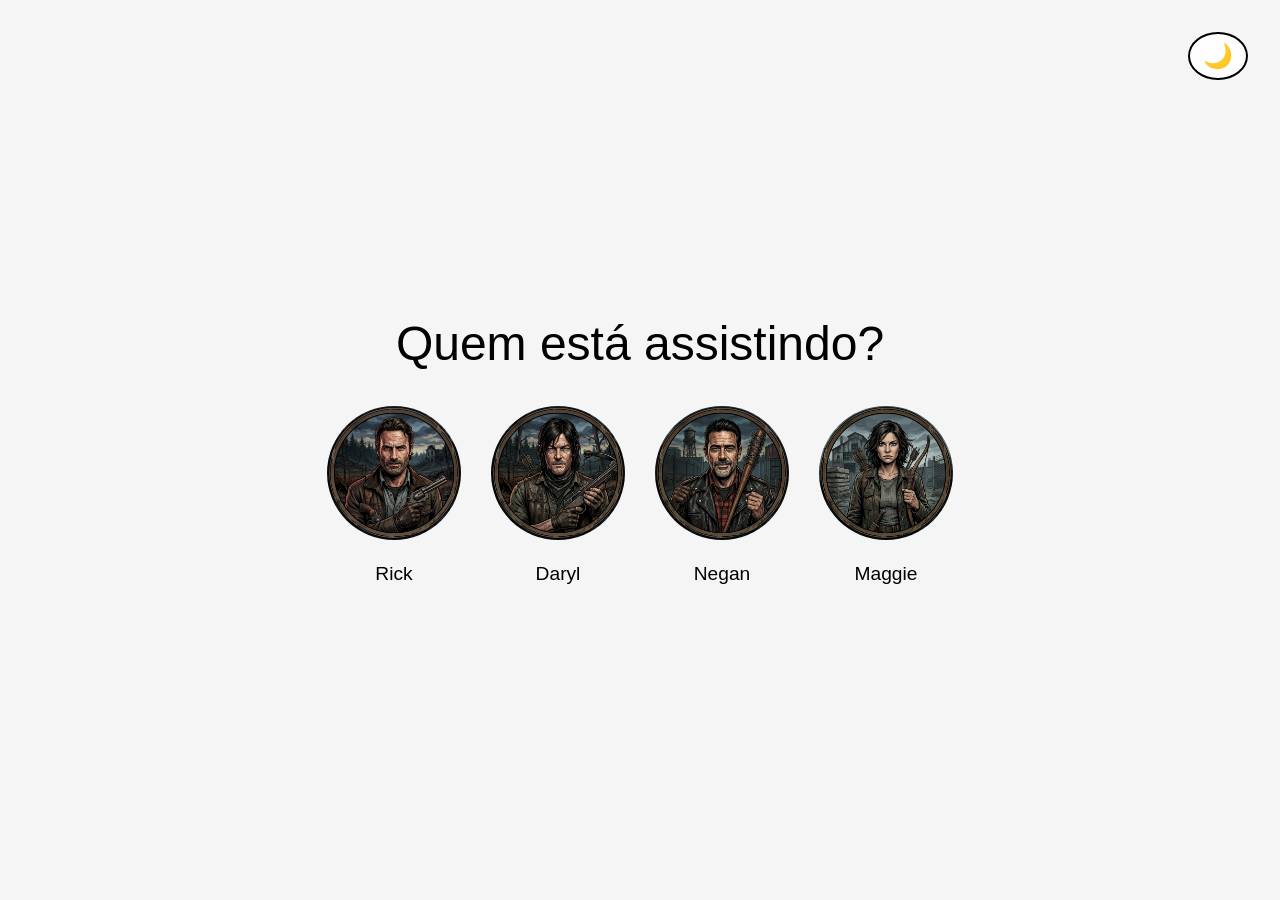
==== index.html @ a6adfe21 "Initial commit" ====
<!DOCTYPE html>
<html lang="pt-BR">
<head>
    <meta charset="UTF-8">
    <meta name="viewport" content="width=device-width, initial-scale=1.0">
    <title>Netflix</title>
    <link rel="stylesheet" href="styles.css">
</head>
<body>
    <header>
        <h1>Quem está assistindo?</h1>
        <button id="theme-toggle" class="theme-toggle" aria-label="Alternar entre modo claro e escuro">
            <span class="theme-icon">🌙</span>
        </button>
    </header>
    <main>
        <section aria-labelledby="profiles-title">
            <h2 id="profiles-title" class="sr-only">Seleção de Perfil</h2>
            <ul class="profiles">
                <li class="profile">
                    <a href="catalogo/catalogo.html" aria-label="Escolher Perfil Rick">
                        <article>
                            <figure>
                                <img src="assets/perfil-1.png" alt="Um jovem gamer de cabelos azuis e fones de ouvido sorri enquanto segura um controle de videogame em um quarto repleto de luzes neon e referências nerds.">
                                <figcaption>Rick</figcaption>
                            </figure>
                        </article>
                    </a>
                </li>
                <li class="profile">
                    <a href="catalogo/catalogo.html" aria-label="Escolher Perfil Daryl">
                        <article>
                            <figure>
                                <img src="assets/perfil-2.png" alt="Uma jovem gamer de cabelos roxos cacheados e olhos expressivos sorri enquanto segura um controle de videogame em um ambiente vibrante com iluminação neon.">
                                <figcaption>Daryl</figcaption>
                            </figure>
                        </article>
                    </a>
                </li>
                <li class="profile">
                    <a href="catalogo/catalogo.html" aria-label="Escolher Perfil Negan">
                        <article>
                            <figure>
                                <img src="assets/perfil-3.png" alt="Perfil 3">
                                <figcaption>Negan</figcaption>
                            </figure>
                        </article>
                    </a>
                </li>
                <li class="profile">
                    <a href="catalogo/catalogo.html" aria-label="Escolher Perfil Maggie">
                        <article>
                            <figure>
                                <img src="assets/perfil-4.png" alt="Perfil 4">
                                <figcaption>Maggie</figcaption>
                            </figure>
                        </article>
                    </a>
                </li>
            </ul>
        </section>
    </main>
    <script src="js/index.js"></script>
</body>
</html>
---- styles.css ----
/* Reset básico - Remove margens, paddings e define box-sizing para todos os elementos */
/* Isso garante consistência no layout, evitando comportamentos padrão do navegador */
* {
    margin: 0;
    /* Remove margem externa de todos os elementos */
    padding: 0;
    /* Remove preenchimento interno de todos os elementos */
    box-sizing: border-box;
    /* Inclui padding e border no cálculo da largura/altura total */
}

/* Variáveis CSS para os cores dos temas */
:root[data-theme="dark"] {
    --bg-color: #000;
    /* Cor de fundo para modo escuro */
    --text-color: #fff;
    /* Cor do texto para modo escuro */
    --border-color: #ffffff;
    /* Cor da borda para modo escuro */
    --button-bg: rgba(0, 0, 0, 0.7);
    /* Cor de fundo do botão para modo escuro */
}

:root[data-theme="light"] {
    --bg-color: #f5f5f5;
    /* Cor de fundo para modo claro */
    --text-color: #000;
    /* Cor do texto para modo claro */
    --border-color: #000;
    /* Cor da borda para modo claro */
    --button-bg: rgba(255, 255, 255, 0.9);
    /* Cor de fundo do botão para modo claro */
}

/* Define variáveis padrão (dark mode) */
:root {
    --bg-color: #000;
    --text-color: #fff;
    --border-color: #ffffff;
    --button-bg: rgba(0, 0, 0, 0.7);
}

/* Estilos para o elemento html - Base da página */
html {
    width: 100%;
    /* Largura total */
    height: 100%;
    /* Altura total */
    overflow-x: hidden;
    /* Evita scroll horizontal em mobile */
}

/* Estilos para o corpo da página - Define aparência geral da página */
body {
    font-family: 'Helvetica Neue', Helvetica, Arial, sans-serif;
    /* Define a família de fontes */
    background-color: var(--bg-color);
    /* Cor de fundo usando variável CSS */
    width: 100%;
    /* Largura total da viewport */
    height: 100vh;
    /* Altura total da viewport */
    color: var(--text-color);
    /* Cor do texto usa variável CSS */
    min-height: 100vh;
    /* Altura mínima de 100% da viewport para ocupar toda a tela */
    display: flex;
    /* Usa flexbox para layout */
    flex-direction: column;
    /* Direção vertical dos filhos */
    align-items: center;
    /* Centraliza horizontalmente os filhos */
    justify-content: center;
    /* Centraliza verticalmente os filhos */
    transition: background-color 0.3s ease, color 0.3s ease;
    /* Transição suave ao mudar tema */
}

/* Classe para elementos invisíveis para leitores de tela - Acessibilidade */
/* Esconde visualmente o elemento, mas mantém acessível para tecnologias assistivas */
.sr-only {
    position: absolute;
    /* Remove do fluxo normal e posiciona absolutamente */
    width: 1px;
    /* Largura mínima */
    height: 1px;
    /* Altura mínima */
    padding: 0;
    /* Sem preenchimento */
    margin: -1px;
    /* Margem negativa para esconder */
    overflow: hidden;
    /* Esconde conteúdo que ultrapassa */
    clip: rect(0, 0, 0, 0);
    /* Corta o elemento */
    white-space: nowrap;
    /* Evita quebra de linha */
    border: 0;
    /* Remove borda */
}

/* Estilos para o cabeçalho - Centraliza o título principal */
header {
    text-align: center;
    /* Alinha o texto ao centro */
    margin-bottom: 2rem;
    /* Espaço inferior de 2 rem */
    display: flex;
    /* Usa flexbox */
    justify-content: center;
    /* Centraliza horizontalmente */
    align-items: center;
    /* Alinha verticalmente */
    position: relative;
    /* Posicionamento relativo */
}

/* Estilos para o h1 dentro do header - Título principal */
header h1 {
    font-size: 3rem;
    /* Tamanho da fonte grande */
    font-weight: 400;
    /* Peso da fonte normal */
    color: var(--text-color);
    /* Cor usa variável CSS */
}

/* Estilos para o main - Conteúdo principal da página */
main {
    width: 100%;
    /* Largura total */
    max-width: 1200px;
    /* Largura máxima para telas grandes */
    padding: 0 2rem;
    /* Preenchimento lateral */
}

/* Estilos para o container de perfis - Layout flexível */
.profiles {
    display: flex;
    /* Usa flexbox */
    justify-content: center;
    /* Centraliza os itens horizontalmente */
    gap: 1.5rem;
    /* Espaço entre itens - reduzido para 4 perfis */
    flex-wrap: wrap;
    /* Permite quebra de linha em telas pequenas */
    list-style: none;
    /* Remove os pontos da lista não ordenada */
}

/* Estilos para cada perfil - Aparência e interatividade */
.profile {
    cursor: pointer;
    /* Cursor de mão para indicar clicável */
    text-align: center;
    /* Alinha texto ao centro */
    transition: transform 0.3s ease;
    /* Transição suave para transformações */
}

/* Estilos para o link dentro do perfil */
.profile a {
    text-decoration: none;
    /* Remove o underline padrão do link */
    color: inherit;
    /* Herda a cor do texto */
    display: block;
    /* Faz o link ocupar todo o espaço do item */
}

/* Estilos para perfil no hover - Efeito de escala */
.profile:hover {
    transform: scale(1.05);
    /* Aumenta ligeiramente o tamanho */
}

/* Estilos para a figure dentro do perfil - Container da imagem e legenda */
.profile figure {
    margin: 0;
    /* Remove margem padrão */
}

/* Estilos para a imagem do perfil - Aparência circular */
.profile img {
    width: 140px;
    /* Largura fixa - reduzida para 4 perfis */
    height: 140px;
    /* Altura fixa - reduzida para 4 perfis */
    border-radius: 50%;
    /* Forma circular */
    object-fit: cover;
    /* Ajusta a imagem sem distorcer */
    border: 3px solid transparent;
    /* Borda transparente inicial */
    transition: border-color 0.3s ease;
    /* Transição para cor da borda */
}

/* Estilos para imagem no hover - Borda branca */
.profile:hover img {
    border-color: var(--border-color);
    /* Borda usa variável CSS no hover */
}

/* Estilos para a legenda da imagem - Texto abaixo da imagem */
.profile figcaption {
    margin-top: 1rem;
    /* Espaço superior */
    font-size: 1.2rem;
    /* Tamanho da fonte */
    font-weight: 300;
    /* Peso leve */
    color: var(--text-color);
    /* Cor usa variável CSS */
}

/* Estilos para o botão de toggle tema - Alterna entre dark e light mode */
.theme-toggle {
    position: fixed;
    /* Posicionamento fixo na tela */
    right: 2rem;
    /* Distância do lado direito */
    top: 2rem;
    /* Distância do topo */
    z-index: 1000;
    /* Aparece acima de todo conteúdo */
    background-color: var(--button-bg);
    /* Fundo usa variável CSS */
    border: 2px solid var(--border-color);
    /* Borda usa variável CSS */
    color: var(--text-color);
    /* Cor usa variável CSS */
    font-size: 1.5rem;
    /* Tamanho da fonte */
    padding: 0.5rem 0.8rem;
    /* Preenchimento interno */
    border-radius: 50%;
    /* Forma circular */
    cursor: pointer;
    /* Cursor de mão */
    transition: all 0.3s ease;
    /* Transição suave */
}

/* Estilos para o botão no hover */
.theme-toggle:hover {
    transform: scale(1.1);
    /* Aumenta ligeiramente o tamanho */
    box-shadow: 0 0 10px rgba(255, 255, 255, 0.3);
    /* Adiciona sombra */
}

/* Estilos para o ícone do tema */
.theme-icon {
    display: inline-block;
    /* Exibe como bloco inline */
    transition: transform 0.3s ease;
    /* Transição suave */
}

.theme-toggle:hover .theme-icon {
    transform: rotate(20deg);
    /* Rotaciona o ícone no hover */
}

/* Responsividade - Ajustes para telas menores */
/* Media query para dispositivos com largura máxima de 768px */
@media (max-width: 768px) {
    body {
        transition: background-color 0.3s ease, color 0.3s ease;
        /* Transição suave ao mudar tema */
    }

    header {
        padding: 1rem 2rem;
        /* Adiciona preenchimento no header */
    }

    header h1 {
        font-size: 2rem;
        /* Reduz tamanho da fonte */
    }

    .theme-toggle {
        right: 1rem;
        /* Reduz distância do lado direito em mobile */
        font-size: 1.2rem;
        /* Reduz tamanho da fonte */
        padding: 0.4rem 0.6rem;
        /* Reduz preenchimento */
    }

    .profiles {
        gap: 1rem;
        /* Reduz espaço entre perfis */
    }

    .profile img {
        width: 110px;
        /* Reduz largura da imagem para mobile */
        height: 110px;
        /* Reduz altura da imagem para mobile */
    }

    .profile figcaption {
        font-size: 1rem;
        /* Reduz tamanho da fonte da legenda */
    }
}
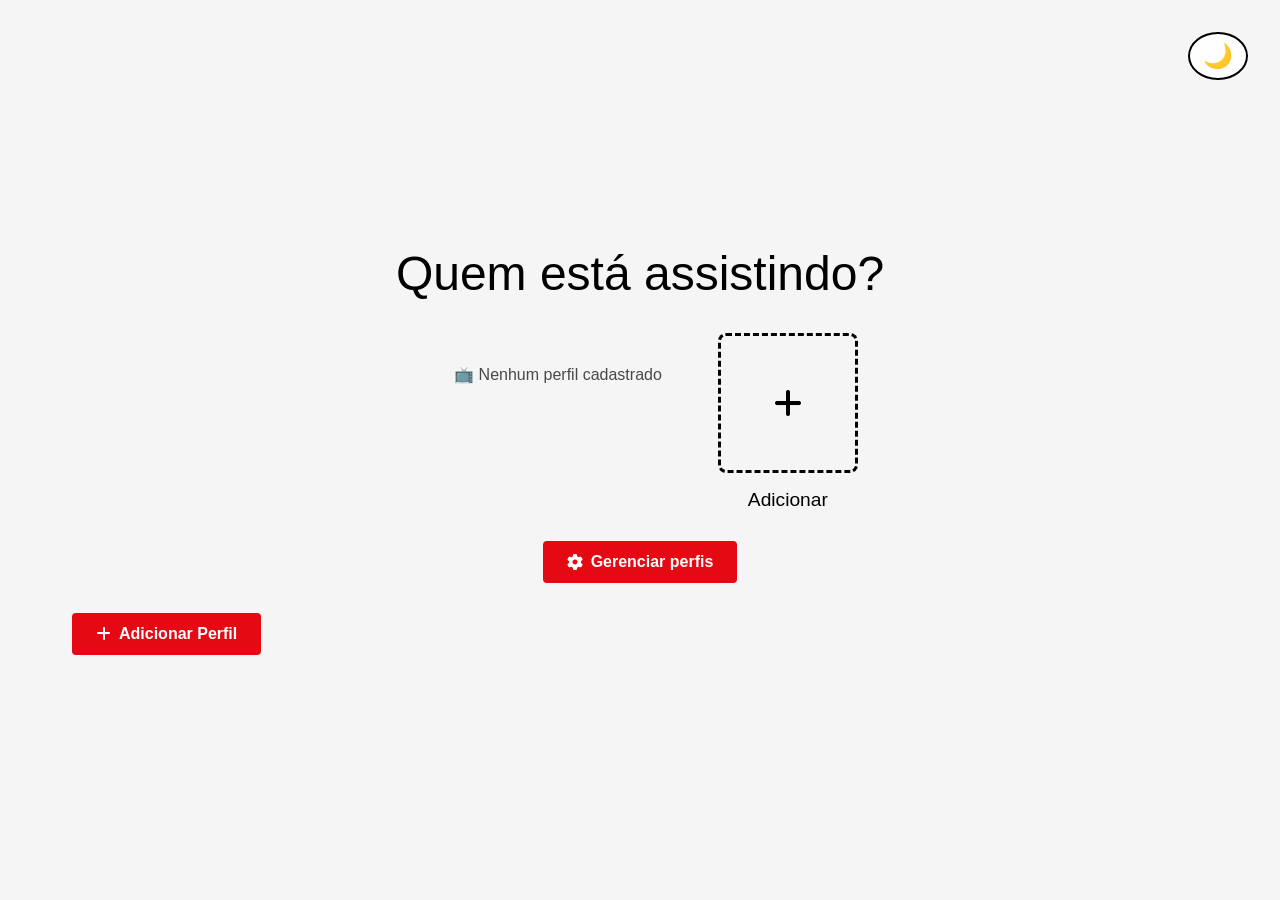
==== commit 0ae69c80: "ATT" ====
--- a/index.html
+++ b/index.html
@@ -5,6 +5,7 @@
     <meta name="viewport" content="width=device-width, initial-scale=1.0">
     <title>Netflix</title>
     <link rel="stylesheet" href="styles.css">
+    <link href="https://cdnjs.cloudflare.com/ajax/libs/font-awesome/6.0.0/css/all.min.css" rel="stylesheet">
 </head>
 <body>
     <header>
@@ -16,50 +17,65 @@
     <main>
         <section aria-labelledby="profiles-title">
             <h2 id="profiles-title" class="sr-only">Seleção de Perfil</h2>
-            <ul class="profiles">
-                <li class="profile">
-                    <a href="catalogo/catalogo.html" aria-label="Escolher Perfil Rick">
-                        <article>
-                            <figure>
-                                <img src="assets/perfil-1.png" alt="Um jovem gamer de cabelos azuis e fones de ouvido sorri enquanto segura um controle de videogame em um quarto repleto de luzes neon e referências nerds.">
-                                <figcaption>Rick</figcaption>
-                            </figure>
-                        </article>
-                    </a>
-                </li>
-                <li class="profile">
-                    <a href="catalogo/catalogo.html" aria-label="Escolher Perfil Daryl">
-                        <article>
-                            <figure>
-                                <img src="assets/perfil-2.png" alt="Uma jovem gamer de cabelos roxos cacheados e olhos expressivos sorri enquanto segura um controle de videogame em um ambiente vibrante com iluminação neon.">
-                                <figcaption>Daryl</figcaption>
-                            </figure>
-                        </article>
-                    </a>
-                </li>
-                <li class="profile">
-                    <a href="catalogo/catalogo.html" aria-label="Escolher Perfil Negan">
-                        <article>
-                            <figure>
-                                <img src="assets/perfil-3.png" alt="Perfil 3">
-                                <figcaption>Negan</figcaption>
-                            </figure>
-                        </article>
-                    </a>
-                </li>
-                <li class="profile">
-                    <a href="catalogo/catalogo.html" aria-label="Escolher Perfil Maggie">
-                        <article>
-                            <figure>
-                                <img src="assets/perfil-4.png" alt="Perfil 4">
-                                <figcaption>Maggie</figcaption>
-                            </figure>
-                        </article>
-                    </a>
-                </li>
+            <ul class="profiles" id="profilesList">
+                <!-- Perfis dinâmicos serão inseridos aqui -->
             </ul>
         </section>
+
+        <!-- Botão gerenciar perfis -->
+        <div class="action-buttons" id="actionButtons" style="margin-top: 30px;">
+            <button class="btn-manage" id="btnManagePerfis" title="Gerenciar perfis">
+                <i class="fas fa-cog"></i> Gerenciar perfis
+            </button>
+        </div>
+
+        <!-- Modo edição -->
+        <div class="edit-mode-buttons" id="editModeButtons" style="display: none; margin-top: 30px;">
+            <button class="btn-cancel" id="btnCancelEdit">Cancelar</button>
+            <button class="btn-delete-all" id="btnDeleteAll">Limpar tudo</button>
+        </div>
+
+        <!-- Botão adicionar perfil -->
+        <button class="btn-add-profile" id="btnAddProfile" style="margin-top: 30px;">
+            <i class="fas fa-plus"></i> Adicionar Perfil
+        </button>
     </main>
+
+    <!-- Modal para adicionar perfil -->
+    <div class="modal" id="addProfileModal">
+        <div class="modal-content">
+            <div class="modal-header">
+                <h2>Adicionar novo perfil</h2>
+                <button class="close-modal" id="closeModal">&times;</button>
+            </div>
+            
+            <div class="modal-body">
+                <div class="form-group">
+                    <label for="profileName">Nome do perfil:</label>
+                    <input 
+                        type="text" 
+                        id="profileName" 
+                        placeholder="Digite o nome do perfil"
+                        maxlength="20"
+                    >
+                </div>
+
+                <div class="form-group">
+                    <label>Escolha um avatar:</label>
+                    <div class="avatar-selector" id="avatarSelector">
+                        <!-- Avatares serão inseridos aqui -->
+                    </div>
+                </div>
+
+                <button class="btn-save" id="btnSaveProfile">Salvar perfil</button>
+            </div>
+        </div>
+    </div>
+
+    <!-- Overlay do modal -->
+    <div class="modal-overlay" id="modalOverlay"></div>
+
+    <script src="js/app.js"></script>
     <script src="js/index.js"></script>
 </body>
 </html>
--- a/styles.css
+++ b/styles.css
@@ -265,46 +265,444 @@
 }
 
 /* Responsividade - Ajustes para telas menores */
-/* Media query para dispositivos com largura máxima de 768px */
-@media (max-width: 768px) {
+
+/* ========== MOBILE PEQUENO (até 480px) ========== */
+@media (max-width: 480px) {
     body {
-        transition: background-color 0.3s ease, color 0.3s ease;
-        /* Transição suave ao mudar tema */
+        padding: 0 1rem;
+        justify-content: flex-start;
+        padding-top: 1rem;
+    }
+
+    main {
+        padding: 0 1rem;
+        max-width: 100%;
     }
 
     header {
-        padding: 1rem 2rem;
-        /* Adiciona preenchimento no header */
+        margin-bottom: 1rem;
+        flex-direction: column;
+        gap: 1rem;
+    }
+
+    header h1 {
+        font-size: 1.5rem;
+        font-weight: 300;
+    }
+
+    .theme-toggle {
+        position: absolute;
+        right: 1rem;
+        top: 1rem;
+        font-size: 1rem;
+        padding: 0.4rem 0.6rem;
+    }
+
+    .profiles {
+        gap: 1rem;
+        justify-content: center;
+    }
+
+    .profile {
+        flex: 0 1 calc(50% - 0.5rem);
+    }
+
+    .profile img {
+        width: 100px;
+        height: 100px;
+    }
+
+    .profile figcaption {
+        font-size: 0.9rem;
+        margin-top: 0.8rem;
+    }
+}
+
+/* ========== TABLET (481px até 768px) ========== */
+@media (min-width: 481px) and (max-width: 768px) {
+    body {
+        padding: 1rem;
+    }
+
+    main {
+        padding: 0 1.5rem;
+        max-width: 100%;
+    }
+
+    header {
+        margin-bottom: 1.5rem;
+        justify-content: space-between;
     }
 
     header h1 {
         font-size: 2rem;
-        /* Reduz tamanho da fonte */
     }
 
     .theme-toggle {
-        right: 1rem;
-        /* Reduz distância do lado direito em mobile */
+        right: 1.5rem;
+        top: 1.5rem;
         font-size: 1.2rem;
-        /* Reduz tamanho da fonte */
         padding: 0.4rem 0.6rem;
-        /* Reduz preenchimento */
     }
 
     .profiles {
-        gap: 1rem;
-        /* Reduz espaço entre perfis */
+        gap: 1.5rem;
+        justify-content: center;
+    }
+
+    .profile {
+        flex: 0 1 auto;
     }
 
     .profile img {
-        width: 110px;
-        /* Reduz largura da imagem para mobile */
-        height: 110px;
-        /* Reduz altura da imagem para mobile */
+        width: 120px;
+        height: 120px;
     }
 
     .profile figcaption {
-        font-size: 1rem;
-        /* Reduz tamanho da fonte da legenda */
-    }
+        font-size: 1.05rem;
+        margin-top: 1rem;
+    }
+}
+
+/* ========== DESKTOP PEQUENO (769px até 1024px) ========== */
+@media (min-width: 769px) and (max-width: 1024px) {
+    header h1 {
+        font-size: 2.5rem;
+    }
+
+    .theme-toggle {
+        right: 2rem;
+        top: 2rem;
+        font-size: 1.3rem;
+    }
+
+    .profiles {
+        gap: 1.5rem;
+    }
+
+    .profile img {
+        width: 130px;
+        height: 130px;
+    }
+
+    .profile figcaption {
+        font-size: 1.1rem;
+    }
+}
+
+/* ========== DESKTOP GRANDE (acima de 1025px) ========== */
+@media (min-width: 1025px) {
+    header h1 {
+        font-size: 3rem;
+    }
+
+    .profile img {
+        width: 140px;
+        height: 140px;
+    }
+
+    .profile figcaption {
+        font-size: 1.2rem;
+    }
+}
+
+/* Garantir que imagens sempre se adaptam */
+img {
+    width: 100%;
+    height: 100%;
+    object-fit: contain;
+}
+
+/* ========== SISTEMA DE PERFIS DINÂMICOS ========== */
+
+/* Estilos para perfil dinâmico em li */
+.profiles li {
+    list-style: none;
+}
+
+.profiles li.profile-item {
+    display: flex;
+    flex-direction: column;
+    align-items: center;
+    gap: 0.5rem;
+    cursor: pointer;
+    transition: transform 0.3s ease;
+}
+
+.profiles li.profile-item:hover {
+    transform: scale(1.1);
+}
+
+.profiles li.profile-item:hover img {
+    border-color: #e50914;
+    box-shadow: 0 0 15px rgba(229, 9, 20, 0.4);
+}
+
+.profiles li.profile-item img {
+    border: 3px solid transparent;
+    border-radius: 8px;
+    transition: border-color 0.3s ease, box-shadow 0.3s ease;
+}
+
+.profile-item .delete-btn {
+    position: absolute;
+    top: 5px;
+    right: 5px;
+    background: #ff6b6b;
+    color: white;
+    border: none;
+    width: 30px;
+    height: 30px;
+    border-radius: 50%;
+    cursor: pointer;
+    display: none;
+    align-items: center;
+    justify-content: center;
+    font-size: 0.9rem;
+    opacity: 0;
+    transition: opacity 0.3s ease, background 0.3s ease;
+}
+
+.profiles.edit-mode .profile-item .delete-btn {
+    display: flex;
+    opacity: 1;
+}
+
+.profile-item .delete-btn:hover {
+    background: #c40812;
+    transform: scale(1.1);
+}
+
+.profile-item {
+    position: relative;
+}
+
+/* Botões de ação */
+.action-buttons,
+.edit-mode-buttons {
+    display: flex;
+    gap: 1rem;
+    justify-content: center;
+    flex-wrap: wrap;
+}
+
+.edit-mode-buttons {
+    display: none;
+}
+
+.btn-manage,
+.btn-cancel,
+.btn-delete-all,
+.btn-save,
+.btn-add-profile,
+.close-modal {
+    padding: 0.75rem 1.5rem;
+    border: none;
+    border-radius: 4px;
+    font-size: 1rem;
+    font-weight: 600;
+    cursor: pointer;
+    transition: all 0.3s ease;
+}
+
+.btn-manage,
+.btn-add-profile,
+.btn-save {
+    background-color: #e50914;
+    color: white;
+    display: flex;
+    align-items: center;
+    gap: 0.5rem;
+}
+
+.btn-manage:hover,
+.btn-add-profile:hover,
+.btn-save:hover {
+    background-color: #c40812;
+    transform: translateY(-2px);
+}
+
+.btn-cancel {
+    background-color: transparent;
+    color: var(--text-color);
+    border: 2px solid var(--text-color);
+}
+
+.btn-cancel:hover {
+    background-color: var(--bg-color);
+}
+
+.btn-delete-all {
+    background-color: #ff6b6b;
+    color: white;
+}
+
+.btn-delete-all:hover {
+    background-color: #c40812;
+}
+
+/* Modal */
+.modal {
+    position: fixed;
+    top: 50%;
+    left: 50%;
+    transform: translate(-50%, -50%) scale(0.8);
+    background-color: var(--bg-color);
+    border: 1px solid var(--border-color);
+    border-radius: 8px;
+    z-index: 1001;
+    max-width: 450px;
+    width: 90%;
+    opacity: 0;
+    visibility: hidden;
+    transition: all 0.3s ease;
+    max-height: 90vh;
+    overflow-y: auto;
+}
+
+.modal.active {
+    opacity: 1;
+    visibility: visible;
+    transform: translate(-50%, -50%) scale(1);
+}
+
+.modal-header {
+    display: flex;
+    justify-content: space-between;
+    align-items: center;
+    padding: 1.5rem;
+    border-bottom: 1px solid var(--border-color);
+}
+
+.modal-header h2 {
+    font-size: 1.3rem;
+    margin: 0;
+}
+
+.close-modal {
+    background: none;
+    color: var(--text-color);
+    font-size: 1.8rem;
+    padding: 0;
+    width: auto;
+    height: auto;
+}
+
+.close-modal:hover {
+    transform: scale(1.2);
+}
+
+.modal-body {
+    padding: 1.5rem;
+}
+
+/* Formulário */
+.form-group {
+    margin-bottom: 1.5rem;
+}
+
+.form-group label {
+    display: block;
+    font-size: 0.95rem;
+    font-weight: 600;
+    margin-bottom: 0.5rem;
+    color: var(--text-color);
+}
+
+.form-group input[type="text"] {
+    width: 100%;
+    padding: 0.75rem;
+    border: 1px solid var(--border-color);
+    border-radius: 4px;
+    background-color: var(--bg-color);
+    color: var(--text-color);
+    font-size: 0.95rem;
+    transition: border-color 0.3s ease;
+}
+
+.form-group input[type="text"]:focus {
+    outline: none;
+    border-color: #e50914;
+    box-shadow: 0 0 8px rgba(229, 9, 20, 0.3);
+}
+
+/* Seletor de avatares */
+.avatar-selector {
+    display: grid;
+    grid-template-columns: repeat(auto-fill, minmax(70px, 1fr));
+    gap: 0.75rem;
+}
+
+.avatar-option {
+    position: relative;
+    cursor: pointer;
+    border-radius: 4px;
+    overflow: hidden;
+    border: 2px solid var(--border-color);
+    transition: all 0.3s ease;
+}
+
+.avatar-option input[type="radio"] {
+    display: none;
+}
+
+.avatar-option img {
+    width: 100%;
+    height: 100%;
+    object-fit: cover;
+    opacity: 0.7;
+    display: block;
+    min-height: 70px;
+}
+
+.avatar-option:hover img {
+    opacity: 0.9;
+}
+
+.avatar-option input[type="radio"]:checked + img {
+    opacity: 1;
+}
+
+.avatar-option:has(input[type="radio"]:checked) {
+    border-color: #e50914;
+    box-shadow: 0 0 10px rgba(229, 9, 20, 0.4);
+}
+
+/* Overlay */
+.modal-overlay {
+    position: fixed;
+    top: 0;
+    left: 0;
+    width: 100%;
+    height: 100%;
+    background-color: rgba(0, 0, 0, 0.7);
+    z-index: 1000;
+    opacity: 0;
+    visibility: hidden;
+    transition: all 0.3s ease;
+}
+
+.modal-overlay.active {
+    opacity: 1;
+    visibility: visible;
+}
+
+/* Modo edição */
+body.edit-mode .profiles li.profile-item:not(.add-profile-item) {
+    pointer-events: none;
+    opacity: 0.6;
+}
+
+body.edit-mode .add-profile-item {
+    display: none;
+}
+
+/* Mensagem de nenhum perfil */
+.no-profiles-message {
+    grid-column: 1 / -1;
+    text-align: center;
+    padding: 2rem;
+    color: var(--text-color);
+    opacity: 0.7;
 }
